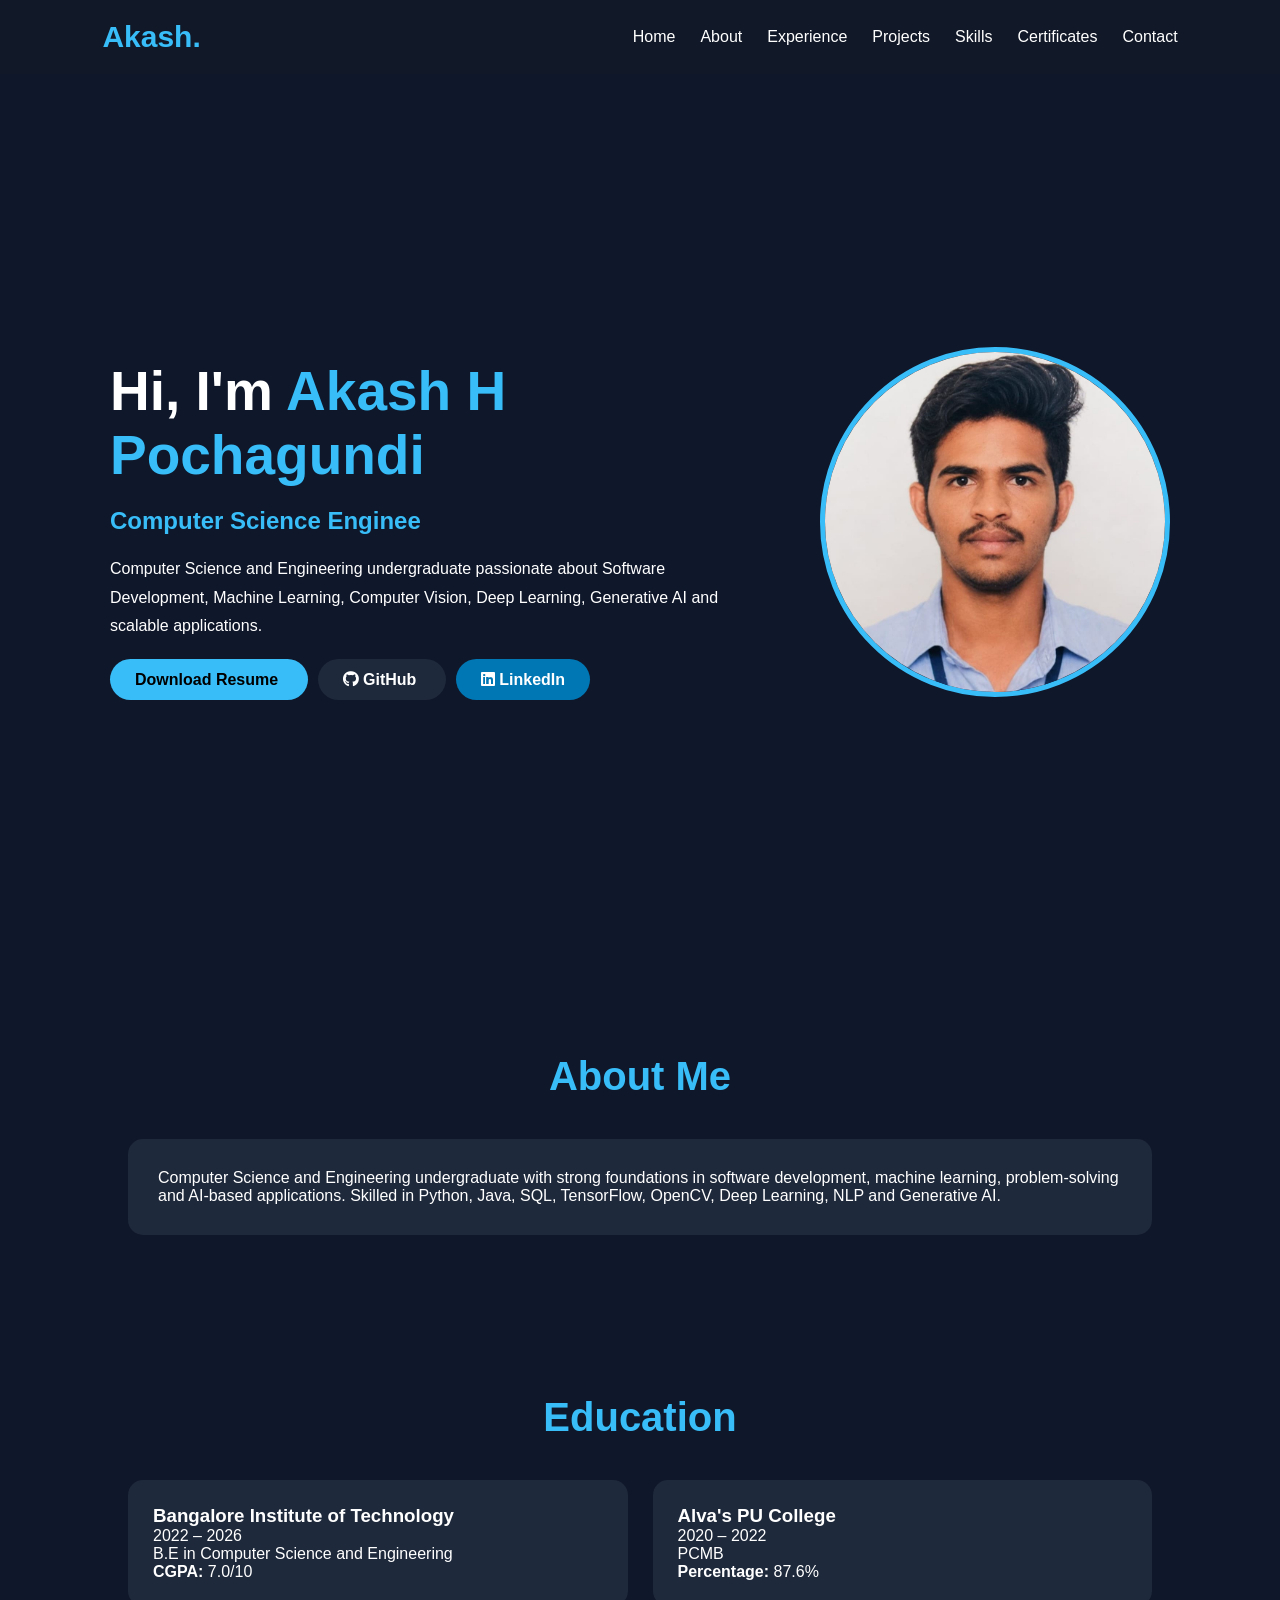
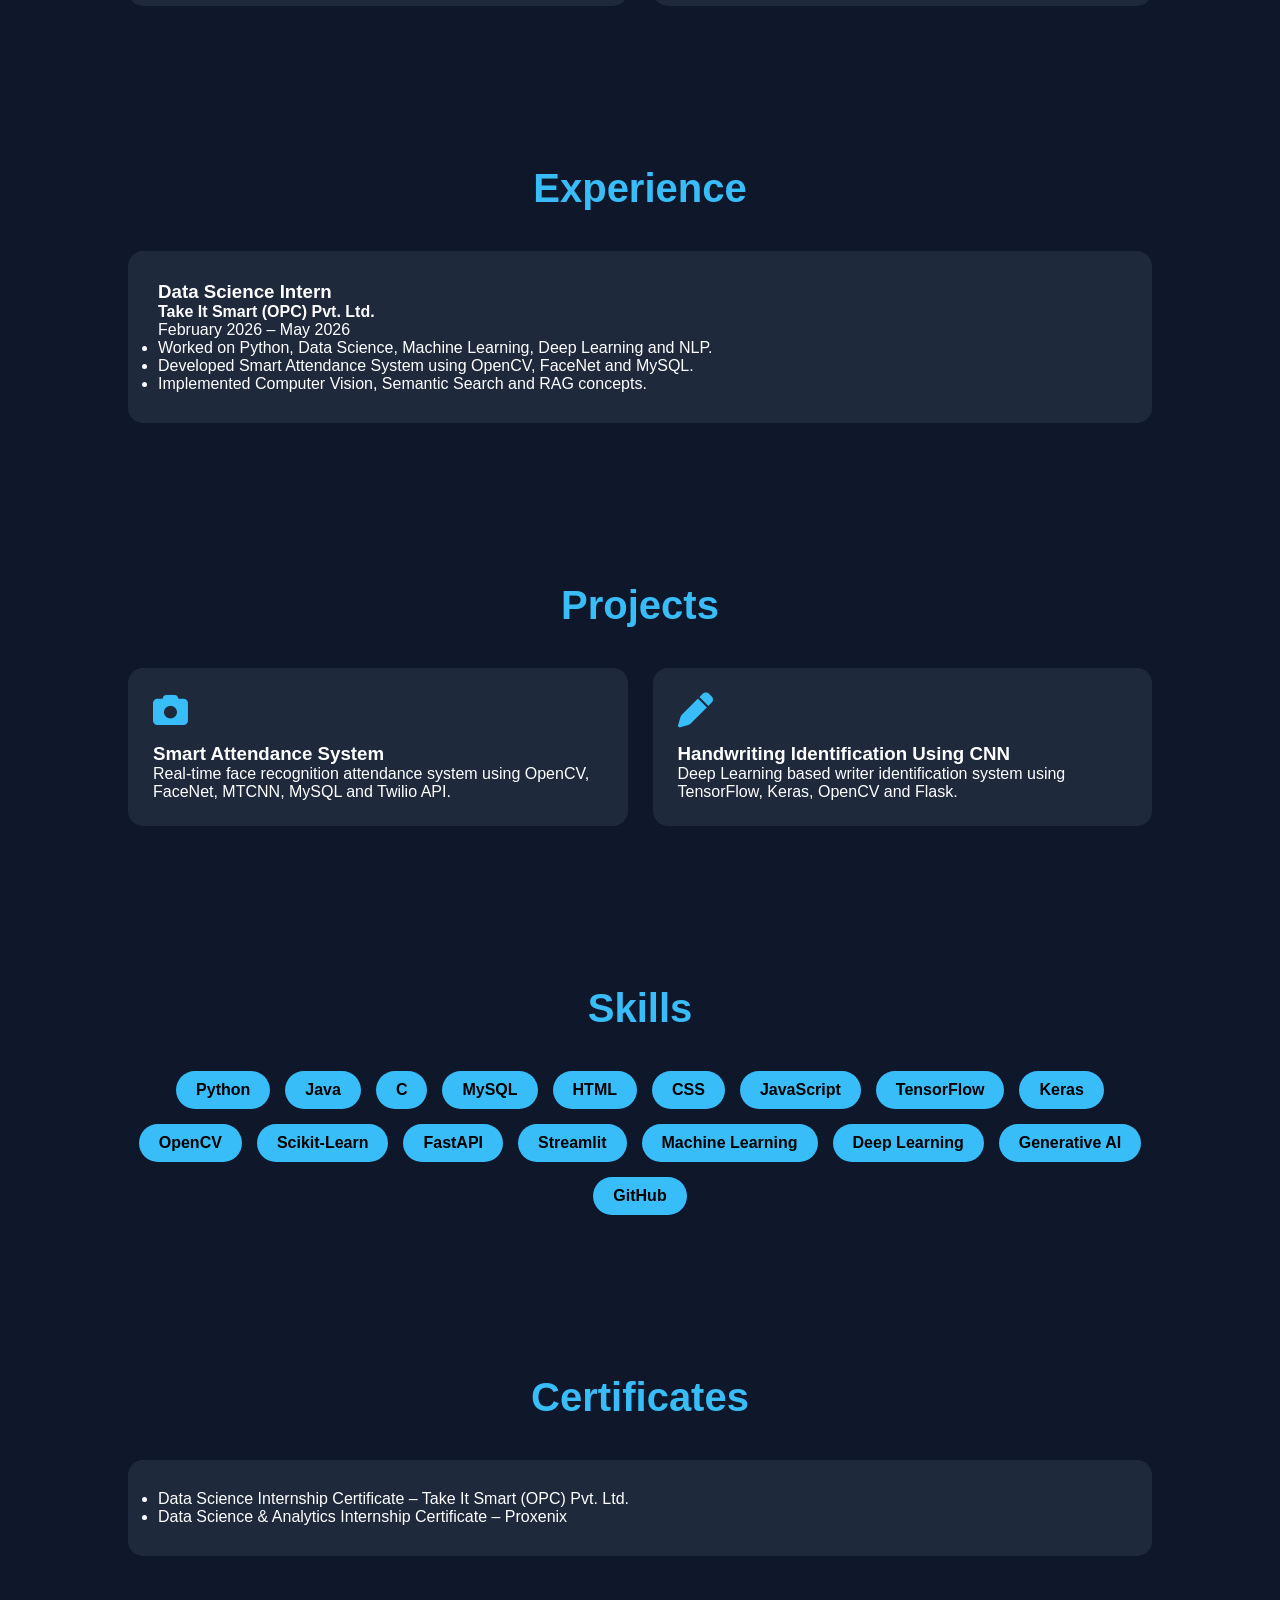
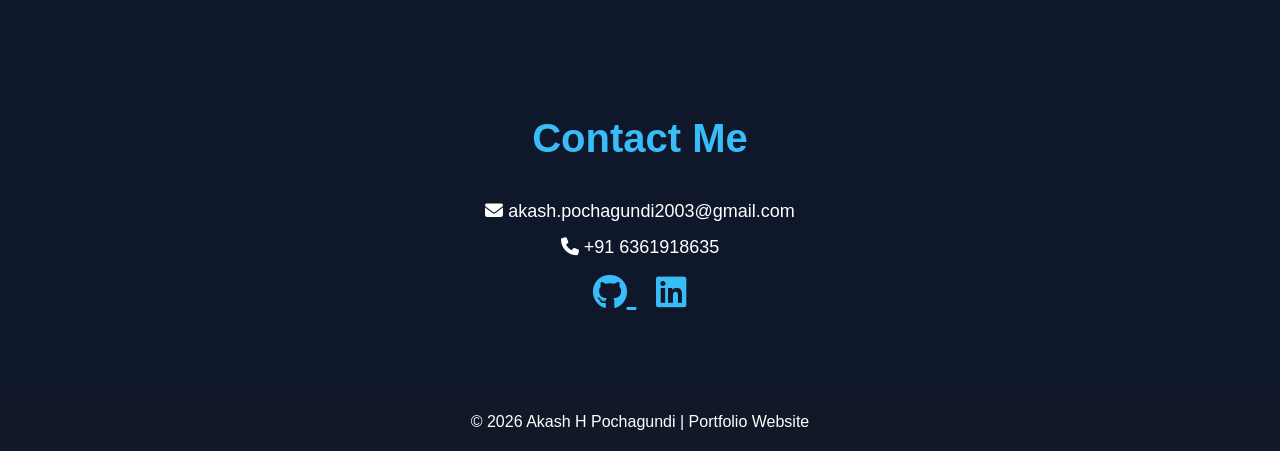
==== index.html @ b1a2a31c "Rename Website.html to index.html" ====
<!DOCTYPE html>
<html lang="en">

<head>
    <meta charset="UTF-8">
    <meta name="viewport" content="width=device-width, initial-scale=1.0">

    <title>Akash H Pochagundi | Portfolio</title>

    <link rel="stylesheet" href="style.css">

    <link rel="stylesheet"
        href="https://cdnjs.cloudflare.com/ajax/libs/font-awesome/6.5.1/css/all.min.css">

</head>

<body>

    <!-- Navbar -->

    <nav>
        <div class="logo">Akash.</div>

        <ul>
            <li><a href="#home">Home</a></li>
            <li><a href="#about">About</a></li>
            <li><a href="#experience">Experience</a></li>
            <li><a href="#projects">Projects</a></li>
            <li><a href="#skills">Skills</a></li>
            <li><a href="#certificates">Certificates</a></li>
            <li><a href="#contact">Contact</a></li>
        </ul>
    </nav>

    <!-- Hero Section -->

    <section id="home" class="hero">

        <div class="hero-content">

            <h1>Hi, I'm <span>Akash H Pochagundi</span></h1>

            <h2 id="typing"></h2>

            <p>
                Computer Science and Engineering undergraduate passionate about
                Software Development, Machine Learning, Computer Vision,
                Deep Learning, Generative AI and scalable applications.
            </p>

            <div class="buttons">

                <a href="resume.pdf" class="btn" download>
                    Download Resume
                </a>

                <a href="https://github.com/Akash-builder"
                    target="_blank"
                    class="btn btn2">

                    <i class="fab fa-github"></i> GitHub
                </a>

                <a href="https://www.linkedin.com/in/akash-pochagundi-166053301/"
                    target="_blank"
                    class="btn btn3">

                    <i class="fab fa-linkedin"></i> LinkedIn
                </a>

            </div>

        </div>

        <div class="hero-image">

            <img src="profile.jpg" alt="Akash">

        </div>

    </section>

    <!-- About -->

    <section id="about">

        <h2 class="heading">About Me</h2>

        <div class="card">

            <p>
                Computer Science and Engineering undergraduate with strong
                foundations in software development, machine learning,
                problem-solving and AI-based applications.

                Skilled in Python, Java, SQL, TensorFlow, OpenCV,
                Deep Learning, NLP and Generative AI.
            </p>

        </div>

    </section>

    <!-- Education -->

    <section>

        <h2 class="heading">Education</h2>

        <div class="timeline">

            <div class="box">

                <h3>Bangalore Institute of Technology</h3>

                <p>2022 – 2026</p>

                <p>B.E in Computer Science and Engineering</p>

                <p><strong>CGPA:</strong> 7.0/10</p>

            </div>

            <div class="box">

                <h3>Alva's PU College</h3>

                <p>2020 – 2022</p>

                <p>PCMB</p>

                <p><strong>Percentage:</strong> 87.6%</p>

            </div>

        </div>

    </section>

    <!-- Experience -->

    <section id="experience">

        <h2 class="heading">Experience</h2>

        <div class="card">

            <h3>Data Science Intern</h3>

            <h4>Take It Smart (OPC) Pvt. Ltd.</h4>

            <p>February 2026 – May 2026</p>

            <ul>

                <li>Worked on Python, Data Science, Machine Learning, Deep Learning and NLP.</li>

                <li>Developed Smart Attendance System using OpenCV, FaceNet and MySQL.</li>

                <li>Implemented Computer Vision, Semantic Search and RAG concepts.</li>

            </ul>

        </div>

    </section>

    <!-- Projects -->

    <section id="projects">

        <h2 class="heading">Projects</h2>

        <div class="project-grid">

            <div class="project-card">

                <i class="fa-solid fa-camera"></i>

                <h3>Smart Attendance System</h3>

                <p>
                    Real-time face recognition attendance system using
                    OpenCV, FaceNet, MTCNN, MySQL and Twilio API.
                </p>

            </div>

            <div class="project-card">

                <i class="fa-solid fa-pen"></i>

                <h3>Handwriting Identification Using CNN</h3>

                <p>
                    Deep Learning based writer identification system
                    using TensorFlow, Keras, OpenCV and Flask.
                </p>

            </div>

        </div>

    </section>

    <!-- Skills -->

    <section id="skills">

        <h2 class="heading">Skills</h2>

        <div class="skills">

            <span>Python</span>
            <span>Java</span>
            <span>C</span>
            <span>MySQL</span>
            <span>HTML</span>
            <span>CSS</span>
            <span>JavaScript</span>
            <span>TensorFlow</span>
            <span>Keras</span>
            <span>OpenCV</span>
            <span>Scikit-Learn</span>
            <span>FastAPI</span>
            <span>Streamlit</span>
            <span>Machine Learning</span>
            <span>Deep Learning</span>
            <span>Generative AI</span>
            <span>GitHub</span>

        </div>

    </section>

    <!-- Certificates -->

    <section id="certificates">

        <h2 class="heading">Certificates</h2>

        <div class="card">

            <ul>

                <li>
                    Data Science Internship Certificate –
                    Take It Smart (OPC) Pvt. Ltd.
                </li>

                <li>
                    Data Science & Analytics Internship Certificate –
                    Proxenix
                </li>

            </ul>

        </div>

    </section>

    <!-- Contact -->

    <section id="contact">

        <h2 class="heading">Contact Me</h2>

        <div class="contact">

            <p>
                <i class="fa-solid fa-envelope"></i>
                akash.pochagundi2003@gmail.com
            </p>

            <p>
                <i class="fa-solid fa-phone"></i>
                +91 6361918635
            </p>

            <div class="socials">

                <a href="https://github.com/Akash-builder">
                    <i class="fab fa-github"></i>
                </a>

                <a href="https://www.linkedin.com/in/akash-pochagundi-166053301/">
                    <i class="fab fa-linkedin"></i>
                </a>

            </div>

        </div>

    </section>

    <footer>
        © 2026 Akash H Pochagundi | Portfolio Website
    </footer>

    <script src="script.js"></script>

</body>
</html>
---- style.css ----
*{
margin:0;
padding:0;
box-sizing:border-box;
font-family:'Poppins',sans-serif;
scroll-behavior:smooth;
}

body{
background:#0f172a;
color:white;
}

nav{
display:flex;
justify-content:space-between;
align-items:center;
padding:20px 8%;
background:#111827;
position:sticky;
top:0;
z-index:100;
}

.logo{
font-size:30px;
font-weight:700;
color:#38bdf8;
}

nav ul{
display:flex;
gap:25px;
list-style:none;
}

nav a{
color:white;
text-decoration:none;
transition:.3s;
}

nav a:hover{
color:#38bdf8;
}

.hero{
min-height:100vh;
display:flex;
justify-content:center;
align-items:center;
gap:60px;
padding:60px;
}

.hero-content{
max-width:650px;
}

.hero h1{
font-size:55px;
}

.hero h1 span{
color:#38bdf8;
}

.hero h2{
margin:20px 0;
color:#38bdf8;
}

.hero p{
line-height:1.8;
}

.hero-image img{
width:350px;
height:350px;
border-radius:50%;
object-fit:cover;
border:5px solid #38bdf8;
}

.buttons{
margin-top:30px;
}

.btn{
padding:12px 25px;
border-radius:30px;
text-decoration:none;
margin-right:10px;
background:#38bdf8;
color:black;
font-weight:600;
}

.btn2{
background:#1e293b;
color:white;
}

.btn3{
background:#0077b5;
color:white;
}

section{
padding:80px 10%;
}

.heading{
text-align:center;
margin-bottom:40px;
font-size:40px;
color:#38bdf8;
}

.card{
background:#1e293b;
padding:30px;
border-radius:15px;
}

.timeline,
.project-grid{
display:grid;
grid-template-columns:repeat(auto-fit,minmax(300px,1fr));
gap:25px;
}

.box,
.project-card{
background:#1e293b;
padding:25px;
border-radius:15px;
transition:.3s;
}

.box:hover,
.project-card:hover{
transform:translateY(-10px);
}

.project-card i{
font-size:35px;
margin-bottom:15px;
color:#38bdf8;
}

.skills{
display:flex;
flex-wrap:wrap;
gap:15px;
justify-content:center;
}

.skills span{
background:#38bdf8;
color:black;
padding:10px 20px;
border-radius:30px;
font-weight:600;
}

.contact{
text-align:center;
}

.contact p{
margin:15px;
font-size:18px;
}

.socials a{
font-size:35px;
color:#38bdf8;
margin:10px;
}

footer{
text-align:center;
padding:20px;
background:#111827;
}

@media(max-width:768px){

.hero{
flex-direction:column-reverse;
text-align:center;
}

.hero-image img{
width:250px;
height:250px;
}

.hero h1{
font-size:35px;
}

nav{
flex-direction:column;
gap:15px;
}
}
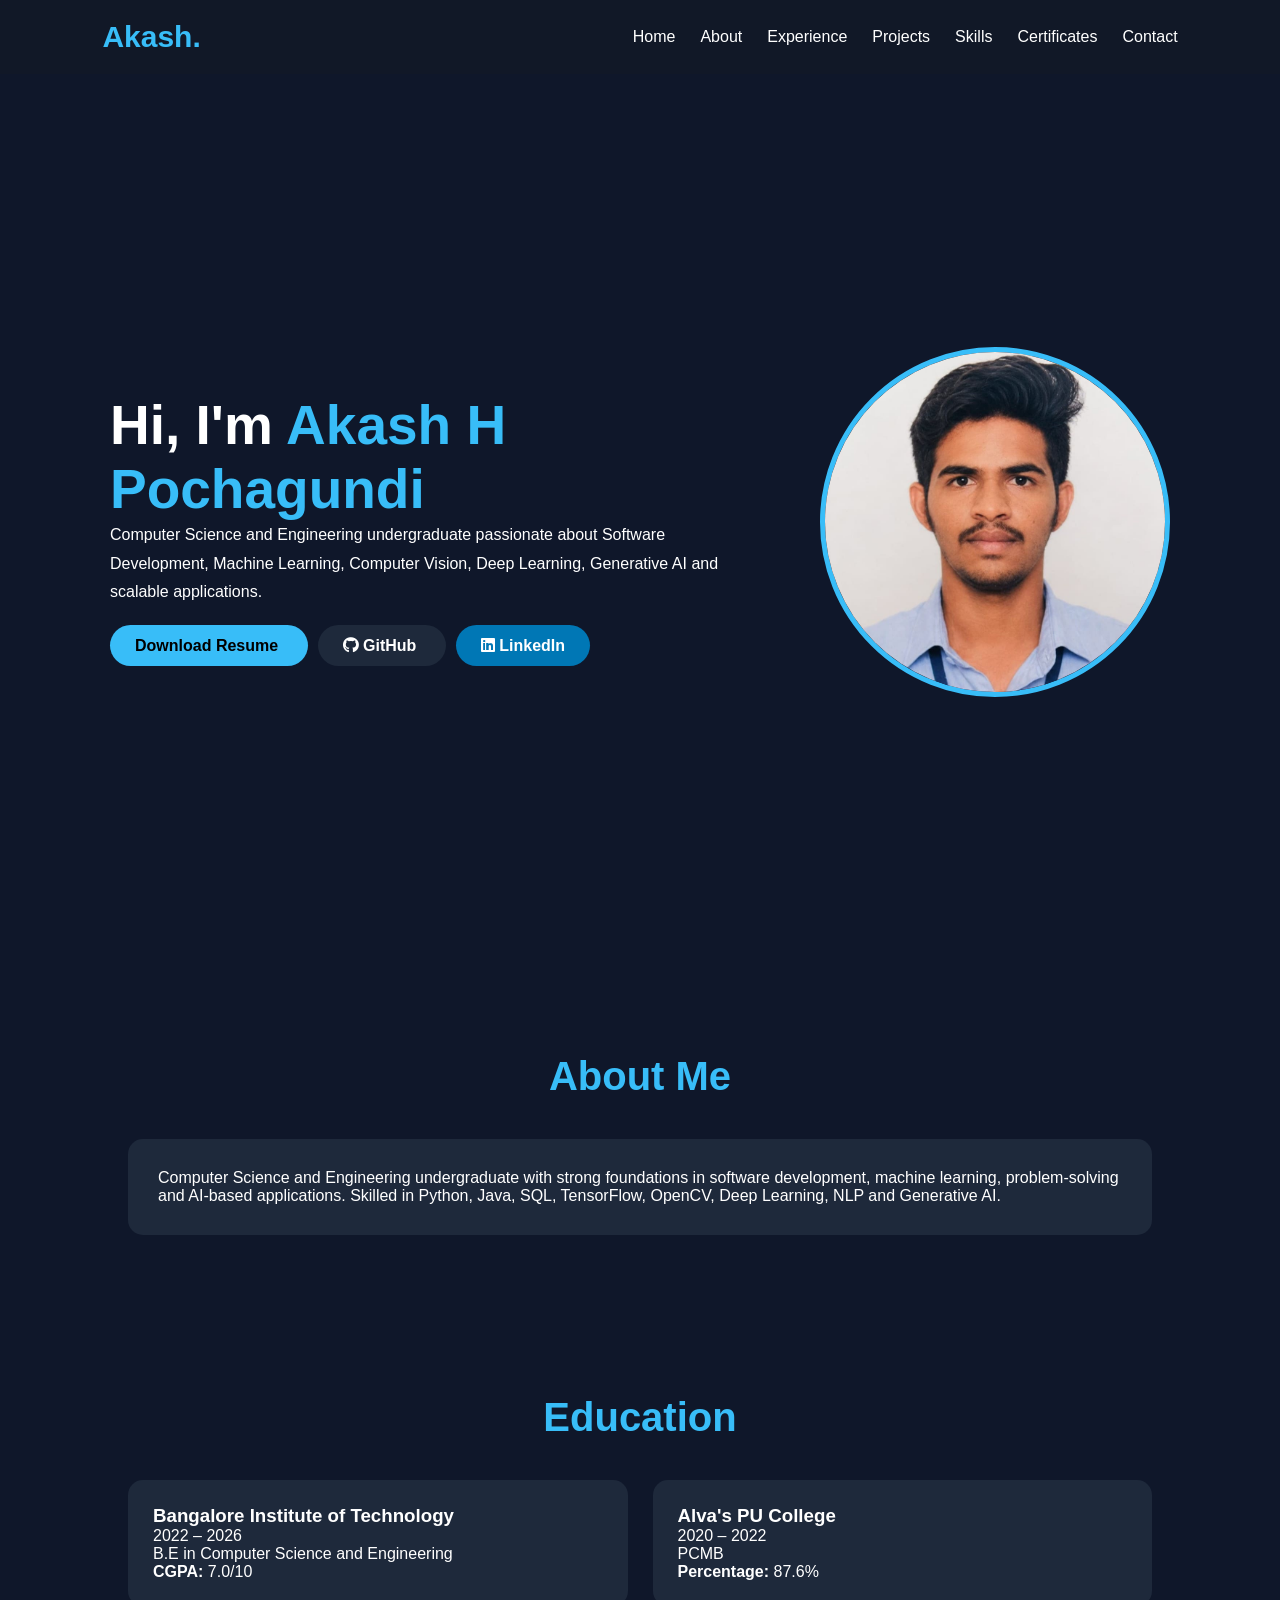
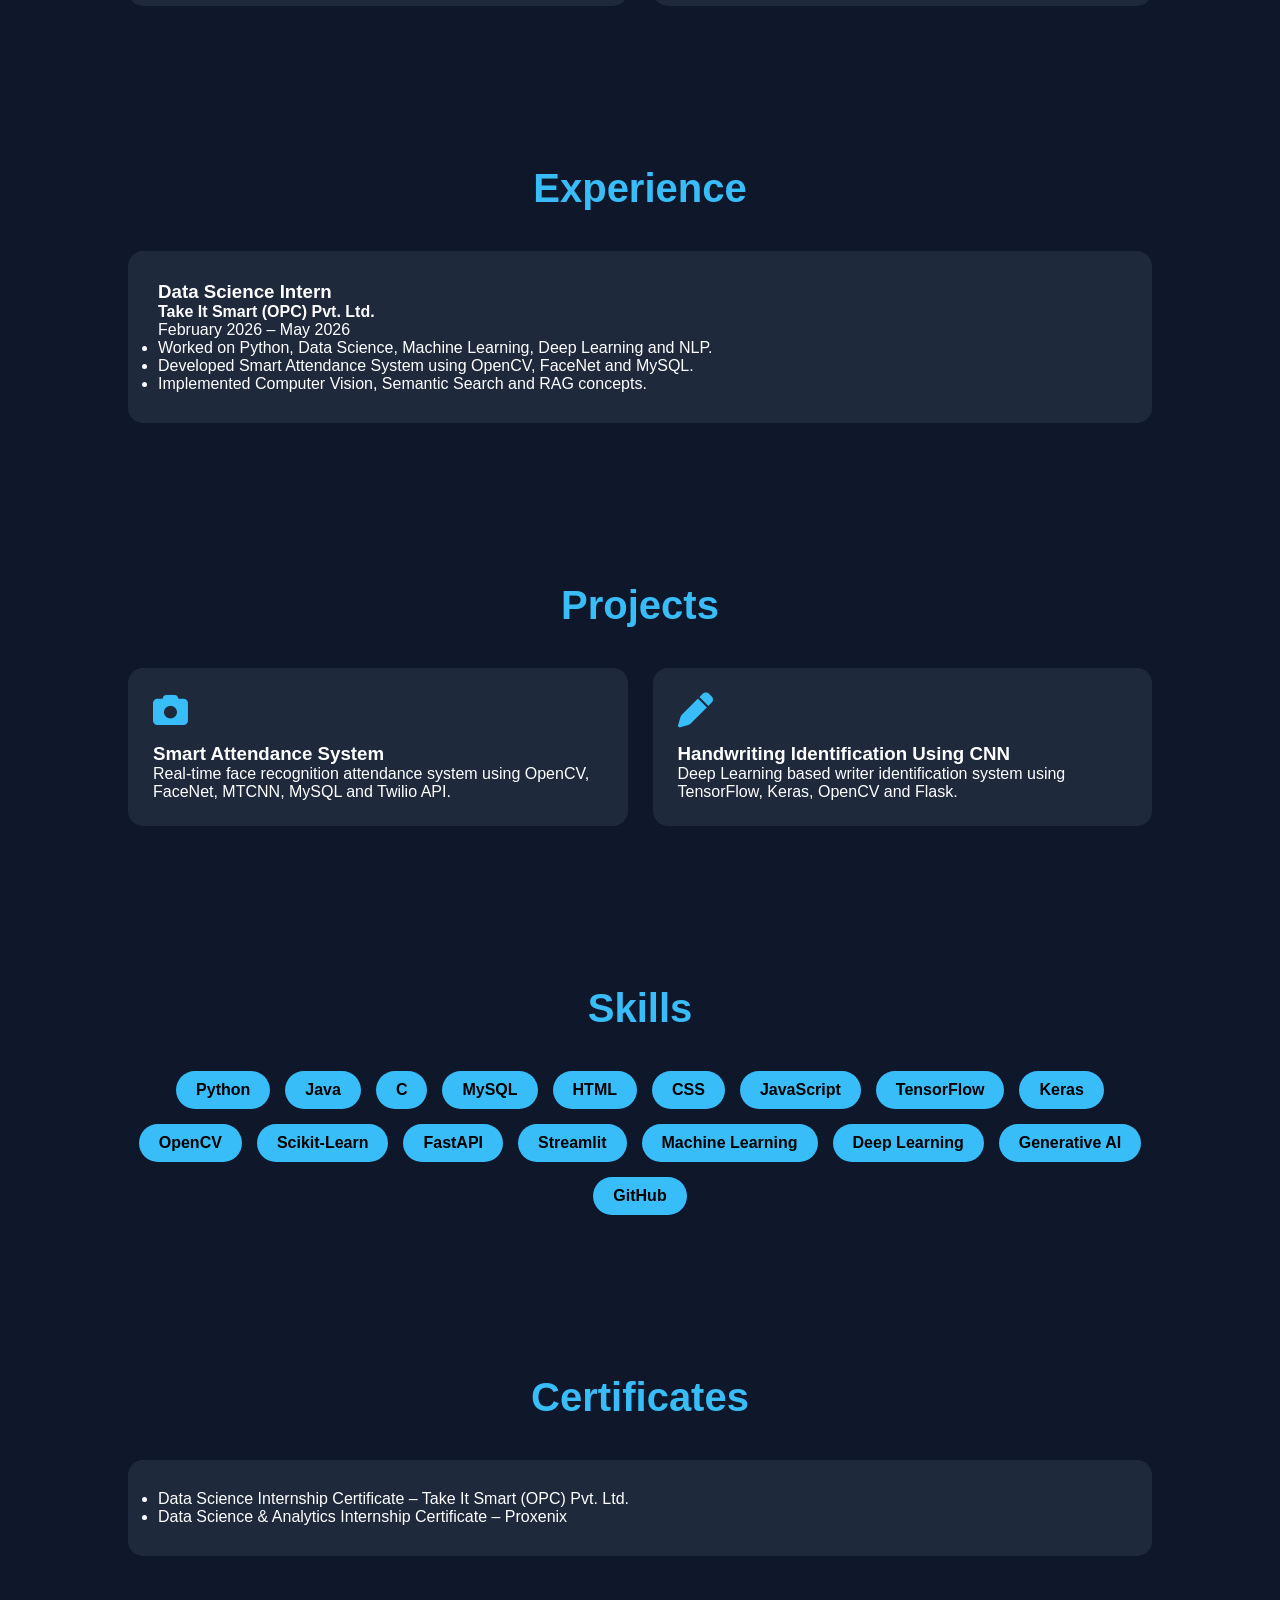
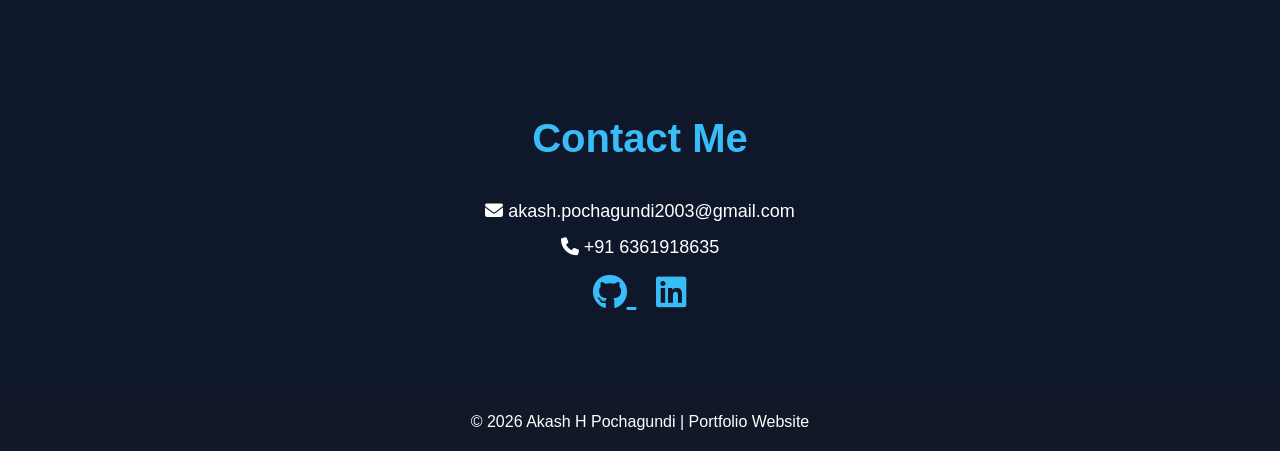
==== commit 307f5b2c: "Fix HTML formatting issues in index.html" ====
--- a/index.html
+++ b/index.html
@@ -39,8 +39,6 @@
         <div class="hero-content">
 
             <h1>Hi, I'm <span>Akash H Pochagundi</span></h1>
-
-            <h2 id="typing"></h2>
 
             <p>
                 Computer Science and Engineering undergraduate passionate about
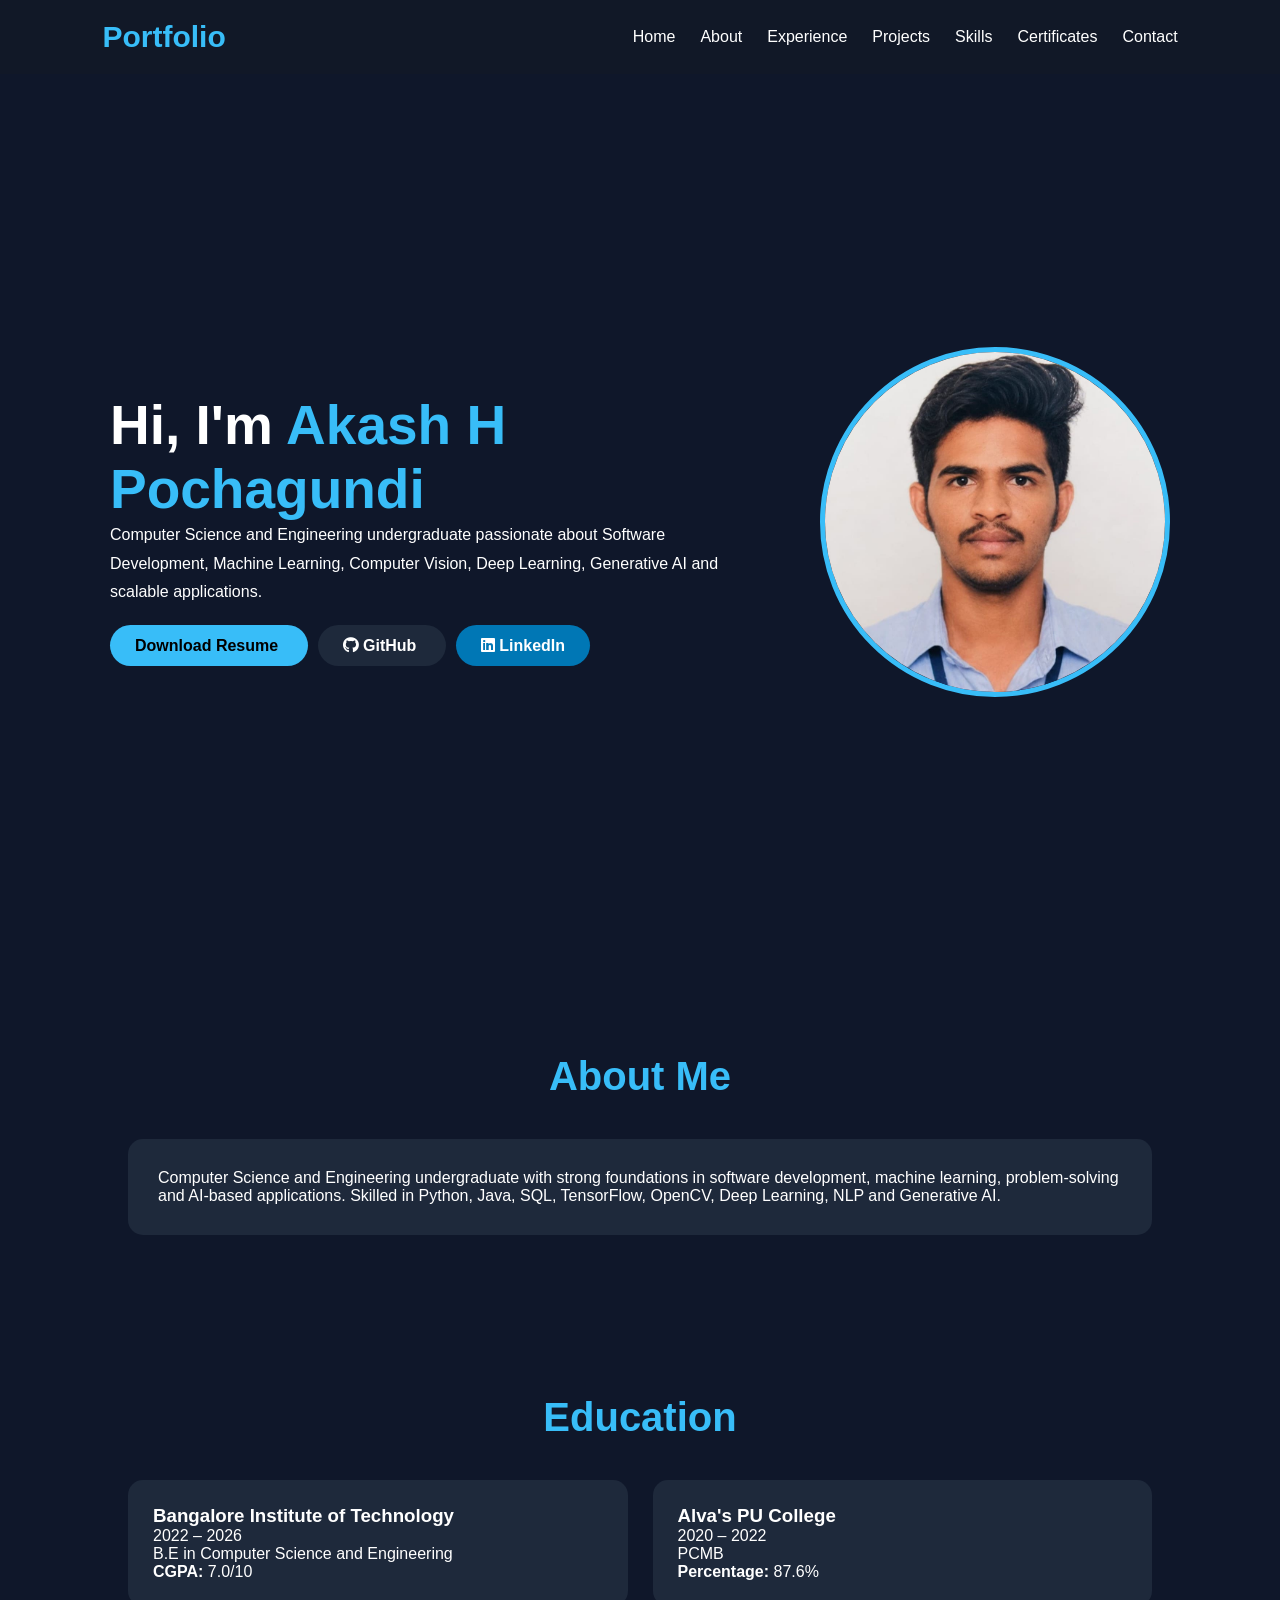
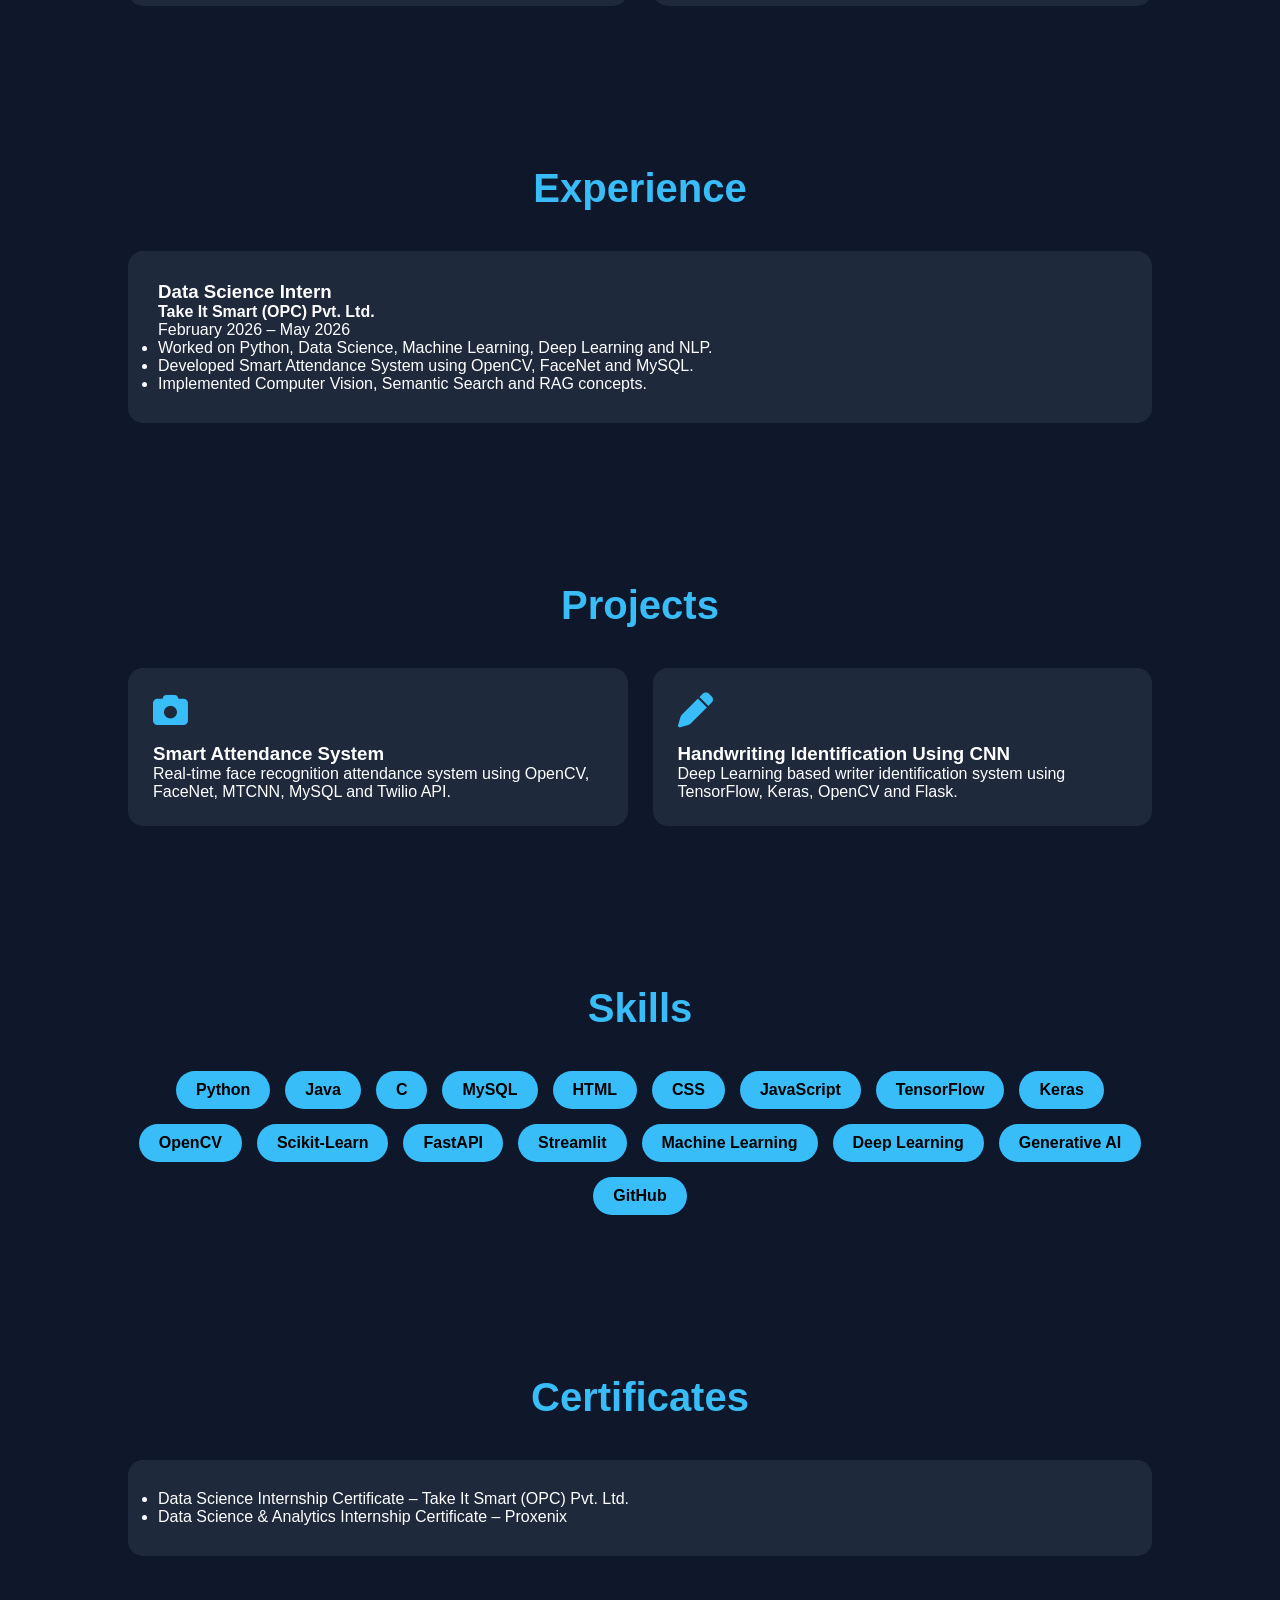
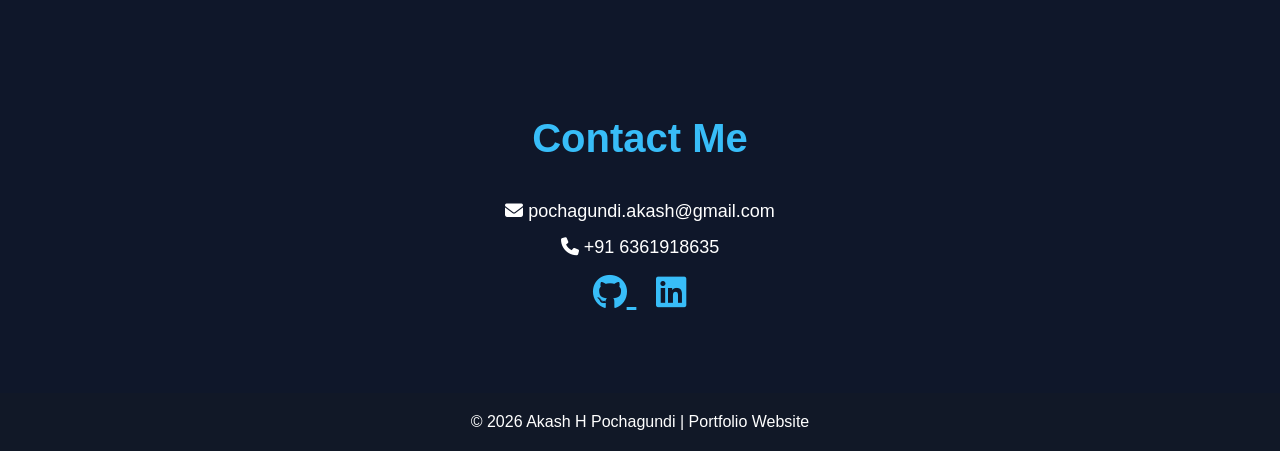
==== commit c2464bd8: "Revise index.html for portfolio website Updated portfolio website content and structure." ====
--- a/index.html
+++ b/index.html
@@ -19,7 +19,7 @@
     <!-- Navbar -->
 
     <nav>
-        <div class="logo">Akash.</div>
+        <div class="logo">Portfolio</div>
 
         <ul>
             <li><a href="#home">Home</a></li>
@@ -267,7 +267,7 @@
 
             <p>
                 <i class="fa-solid fa-envelope"></i>
-                akash.pochagundi2003@gmail.com
+                pochagundi.akash@gmail.com
             </p>
 
             <p>
